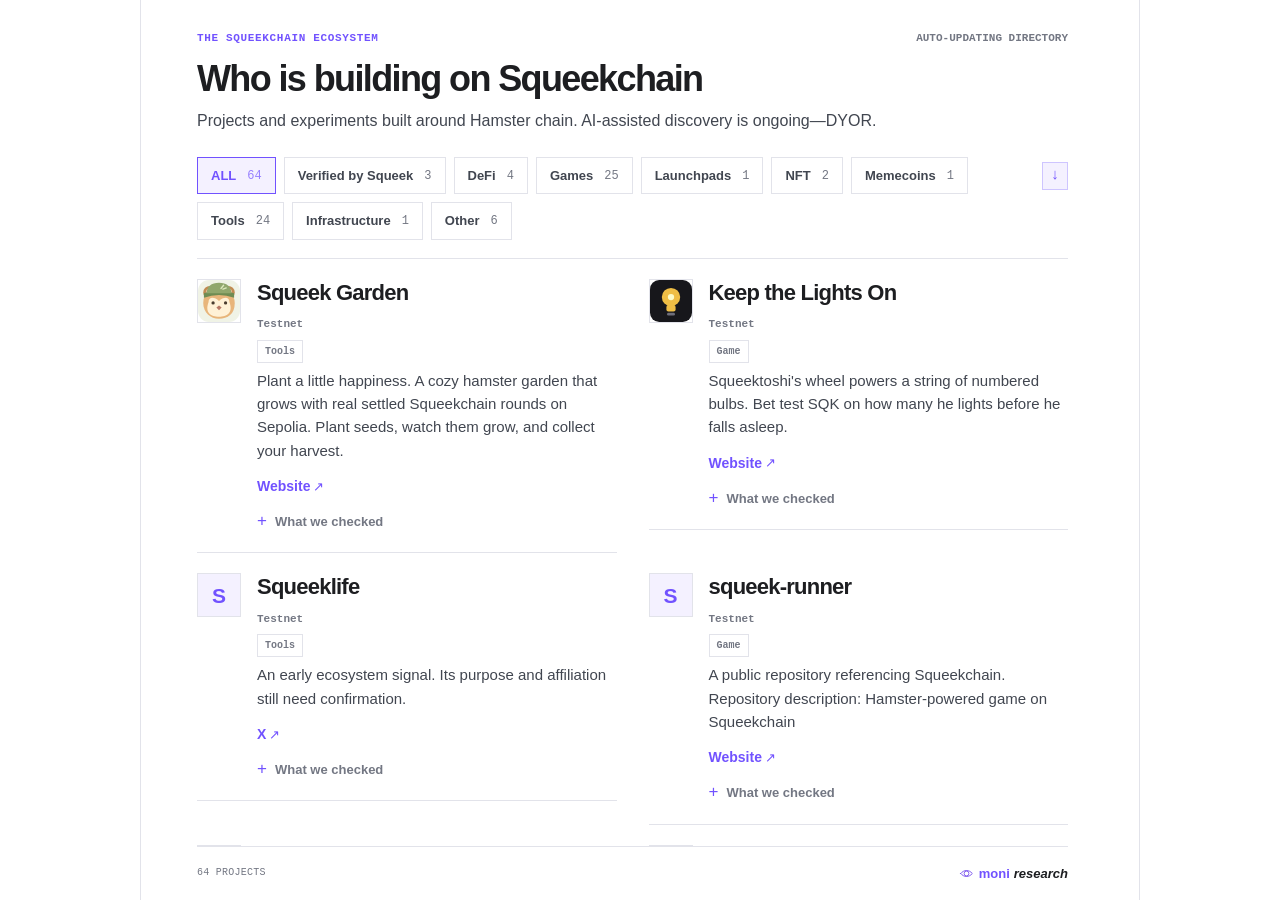
==== embed.html @ d37a5ca7 "Update Squeek Radar widget" ====
<!doctype html>
<html lang="en" class="embed-document">
<head>
  <meta charset="utf-8">
  <meta name="viewport" content="width=device-width,initial-scale=1">
  <meta name="description" content="An evidence-led directory of projects building with Squeekchain.">
  <meta name="color-scheme" content="light dark">
  <title>Squeek Radar — Ecosystem directory</title>
  <link rel="icon" href="./favicon.svg" type="image/svg+xml">
  <link rel="stylesheet" href="./style.css?v=19">
  <script src="./app.js?v=21" defer></script>
</head>
<body class="embed" data-public-feed="projects.json">
  <div class="page-shell">
    <header class="masthead">
      <a class="brand" href="./" aria-label="Squeek Radar home"><span class="brand-mark" aria-hidden="true">✳</span>Squeek Radar</a>
      <button id="theme" class="theme" type="button" aria-label="Switch color theme">◐ <span>Theme</span></button>
    </header>
    <main>
      <header class="embed-head" aria-labelledby="headline">
        <div class="intro-meta"><p class="eyebrow">THE SQUEEKCHAIN ECOSYSTEM</p><p id="published-at" class="published-at">AUTO-UPDATING DIRECTORY</p></div>
        <h1 id="headline">Who is building on Squeekchain</h1>
        <p class="intro-copy">Projects and experiments built around Hamster chain. AI-assisted discovery is ongoing—DYOR.</p>
      </header>
      <div class="source-info">
        <p class="scan-title"><span class="status-dot" id="coverage-dot"></span><span id="coverage-label">Checking sources</span></p>
        <p id="last-scan">Loading the latest observations…</p>
        <button id="source-toggle" class="text-button" aria-expanded="false" aria-controls="sources">Source coverage <span>+</span></button>
      </div>
      <section id="sources" class="sources" hidden aria-label="Source coverage"></section>
      <div class="directory-bar sr-only"><span>THE DIRECTORY</span><span id="project-count">—</span></div>
      <div class="directory-tools">
        <section id="category-chips" class="category-chips" role="group" aria-label="Project categories"></section>
        <div class="sort-control"><button id="sort-toggle" class="sort-toggle" type="button" aria-label="Show oldest discoveries first" aria-describedby="sort-hint" aria-pressed="false" title="Show oldest discoveries first"><span aria-hidden="true">↓</span></button><span id="sort-hint" class="sort-hint" role="tooltip">Show oldest discoveries first</span></div>
      </div>
      <section class="controls" aria-label="Filter projects">
        <div class="tabs" role="group" aria-label="Evidence filters"><button type="button" class="tab selected" data-filter="all" aria-pressed="true">Projects</button><button type="button" class="tab" data-filter="team" aria-pressed="false">Team mentions</button><button type="button" class="tab" data-filter="early" aria-pressed="false">Early signals</button><button type="button" class="tab" data-filter="chain" aria-pressed="false">On-chain</button></div>
        <div class="search-wrap"><label for="search" class="sr-only">Search projects</label><input id="search" type="search" placeholder="Find a project…" autocomplete="off"><label for="category" class="sr-only">Project category</label><select id="category" hidden><option value="all">All categories</option><option value="__squeek_verified">Verified by Squeek</option><option value="defi">DeFi</option><option value="dex">DEXs</option><option value="launchpad">Launchpads</option><option value="memecoin">Memecoins</option><option value="game">Games</option><option value="nft">NFT</option><option value="tools">Tools</option><option value="infrastructure">Infrastructure</option><option value="token">Tokens</option><option value="other">Other</option></select></div>
      </section>
      <div id="message" class="message" role="status" aria-live="polite">Loading the directory…</div>
      <section id="projects" class="projects" aria-label="Discovered projects"></section>
      <aside class="build-vault" aria-labelledby="vault-title">
        <p class="eyebrow">ON THE DRAWING BOARD</p>
        <h2 id="vault-title">SQK ↔ IMD Build Vault</h2>
        <p>A proposed way to support builders and use a share of app fees to buy and burn SQK.</p>
        <details>
          <summary>How it could work</summary>
          <div class="proposal-body">
            <div class="proposal-steps">
              <p><strong>01 / BACK</strong>SQK holders would pledge tokens to support a project.</p>
              <p><strong>02 / BUILD</strong>Vested bonds would bring in IMD to fund the builders.</p>
              <p><strong>03 / RECYCLE</strong>App fees would pay builders, buy and burn SQK, and replenish the IMD vault.</p>
            </div>
            <p>The <a href="https://x.com/pillheadddd/status/2112969134762074600" target="_blank" rel="noopener noreferrer">original proposal</a> describes a possible funding model. A deployed vault, funded projects and fee-driven burns have not been independently verified here.</p>
          </div>
        </details>
      </aside>
      <div class="embed-foot"><span id="embed-count" class="embed-count">An automatically updated directory</span><span class="mr" aria-label="Moni Research"><svg class="eye" viewBox="0 0 64 64" aria-hidden="true"><path d="M10 32c6.3-7.4 13.8-11.2 22-11.2S47.7 24.6 54 32c-6.3 7.4-13.8 11.2-22 11.2S16.3 39.4 10 32Z" fill="none" stroke="#6C42EB" stroke-width="3.1" stroke-linecap="round" stroke-linejoin="round"/><circle cx="32" cy="32" r="9" fill="none" stroke="#6C42EB" stroke-width="3"/></svg><b>moni</b><i>research</i></span></div>
      <footer><span class="footer-brand">Squeek Radar</span><p>Independent discovery. Sources included.<br>A listing is not an endorsement.</p></footer>
    </main>
  </div>
</body>
</html>
---- style.css ----
@charset "UTF-8";
/* Responsive directory layout. System fonts only; no font files or external requests. */
:root {
  --bg:#fff; --paper:#fff; --ink:#1d1e21; --body:#414650; --muted:#737783;
  --line:#e2e3ea; --accent:#7152ff; --accent-line:#cec5ff; --soft:#f4f1ff; --good:#268044;
  --sans:ui-sans-serif,-apple-system,BlinkMacSystemFont,"Segoe UI",Roboto,"Helvetica Neue",Arial,sans-serif;
  --mono:ui-monospace,SFMono-Regular,Consolas,"Liberation Mono",monospace;
  color-scheme:light;
}
* {box-sizing:border-box}
body {margin:0;background:var(--bg);color:var(--body);font:16px/1.5 var(--sans);-webkit-font-smoothing:antialiased}
button,input,select {font:inherit;color:inherit}
button {cursor:pointer}
a {color:var(--accent)}
button:focus-visible,a:focus-visible,input:focus-visible,summary:focus-visible,.page-shell:focus-visible {outline:2px solid var(--accent);outline-offset:4px}
.page-shell {max-width:1000px;margin:0 auto;padding:0 56px;border-inline:1px solid var(--line)}
.masthead {display:flex;align-items:center;justify-content:space-between;gap:16px;padding:24px 0;border-bottom:1px solid var(--line)}
.brand {display:inline-flex;align-items:center;gap:9px;font-weight:750;font-size:16px;letter-spacing:-.03em;color:var(--ink);text-decoration:none}
.brand-mark {color:var(--accent);font-size:22px;line-height:1}
.theme {border:1px solid var(--line);padding:5px 9px;background:var(--paper);font-size:12px}
.embed-head {padding:30px 0 24px}
.intro-meta {display:flex;justify-content:space-between;gap:14px;align-items:baseline;margin-bottom:12px}
.eyebrow,.published-at {margin:0;font:600 11px/1.5 var(--mono);letter-spacing:.06em;text-transform:uppercase}
.eyebrow {color:var(--accent)}
.published-at {color:var(--muted);text-align:right;letter-spacing:0}
h1 {margin:0;font:750 36px/1.12 var(--sans);letter-spacing:-.045em;color:var(--ink)}
.intro-copy {margin:10px 0 0;font-size:16px;line-height:1.5}
.source-info {display:flex;align-items:baseline;flex-wrap:wrap;gap:6px 14px;padding:0 0 20px;font-size:11px;color:var(--muted)}
.scan-title,#last-scan {margin:0}
.status-dot {display:inline-block;width:6px;height:6px;border-radius:50%;background:var(--muted);margin-right:6px}
.status-dot.good {background:var(--good)}
.text-button {padding:0;background:none;border:0;text-decoration:underline;text-underline-offset:3px;font-size:inherit}
.text-button span {color:var(--accent)}
.category-chips {display:flex;flex-wrap:wrap;gap:8px;padding:0 0 18px}
.category-chip {display:inline-flex;align-items:center;gap:11px;border:1px solid var(--line);background:var(--paper);padding:8px 13px;font-size:13px;font-weight:600;line-height:1.5}
.category-chip.selected {border-color:var(--accent);background:var(--soft);color:var(--accent)}
.chip-count {color:var(--muted);font:500 12px var(--mono)}
.category-chip.selected .chip-count {color:var(--accent);opacity:.7}
.controls {display:flex;justify-content:space-between;align-items:center;gap:12px;padding:0 0 18px}
.tabs {display:flex;flex-wrap:wrap;gap:4px}
.tab {background:transparent;border:0;color:var(--muted);font-size:11px;padding:4px 6px}
.tab.selected {color:var(--accent);background:var(--soft)}
.search-wrap {min-width:0}
input {width:170px;max-width:100%;padding:7px 9px;border:1px solid var(--line);background:var(--paper);color:var(--ink);font-size:12px;border-radius:0}
input::placeholder {color:var(--muted)}
.projects {display:grid;grid-template-columns:repeat(2,minmax(0,1fr));column-gap:32px;border-top:1px solid var(--line);align-items:start}
.project {padding:20px 0 21px;border-bottom:1px solid var(--line)}
.project-top {display:flex;align-items:flex-start;gap:16px}
.logo {width:44px;height:44px;flex:none;display:flex;align-items:center;justify-content:center;overflow:hidden;border:1px solid var(--line);background:var(--soft);color:var(--accent);font-size:21px;font-weight:700;text-transform:uppercase}
.logo img {display:block;width:100%;height:100%;object-fit:contain;background:var(--paper)}
.project-info {flex:1;min-width:0}
.name-row {display:flex;align-items:flex-start;flex-direction:column;gap:10px 18px;min-height:30px}
.project h2 {flex:1;min-width:0;margin:0;color:var(--ink);font:750 22px/1.25 var(--sans);letter-spacing:-.035em;overflow-wrap:anywhere}
.stage-tag {max-width:100%;text-align:left;color:var(--muted);font:600 11px/1.5 var(--mono)}
.stage-tag.confirmed {color:var(--good)}
.description {margin:6px 0 0;font-size:15px;line-height:1.55;overflow-wrap:anywhere}
.links {display:flex;flex-wrap:wrap;gap:8px 20px;margin:14px 0 0}
.project-link {display:inline-flex;align-items:center;gap:3px;color:var(--accent);font-size:14px;font-weight:650;text-decoration:none;white-space:nowrap}
.project-link:hover {text-decoration:underline;text-underline-offset:3px}
.arrow {font-size:13px;font-weight:500}
.project>.evidence-note {margin-left:60px;margin-top:9px}
.project details {margin:15px 0 0 60px}
.project summary {display:flex;align-items:baseline;gap:8px;width:fit-content;max-width:100%;list-style:none;color:var(--muted);font-size:13px;font-weight:650;cursor:pointer}
.project summary::-webkit-details-marker {display:none}
.project summary:before {content:'+';color:var(--accent);font-size:17px;font-weight:500;line-height:1}
.project details[open] summary:before {content:'−'}
.details-body {padding:9px 0 0}
.verification-copy {padding:14px 16px;border-left:3px solid var(--accent-line);background:var(--soft);font-size:13px;line-height:1.65;overflow-wrap:anywhere}
.verification-copy p {margin:0 0 12px}
.verification-copy p:last-child {margin-bottom:0}
.verification-copy a,.proposal-body a {text-underline-offset:3px}
.evidence-note {margin:4px 0;color:var(--muted);font-size:11px;line-height:1.6;overflow-wrap:anywhere}
.sources {border:1px solid var(--line);padding:8px 16px;margin:0 0 18px}
.sources[hidden] {display:none}
.source-row {display:flex;justify-content:space-between;gap:12px;padding:8px 0;border-bottom:1px solid var(--line);font-size:12px}
.source-row:last-child {border:0}
.source-state {font:500 10px/1.6 var(--mono);text-align:right;color:var(--muted)}
.message {padding:25px 14px;border-block:1px solid var(--line);font-size:14px;text-align:center;color:var(--muted)}
.message[hidden] {display:none}
.embed-foot,footer {display:flex;justify-content:space-between;align-items:center;gap:16px;padding:18px 0;color:var(--muted)}
.footer-brand {font-weight:750;color:var(--ink);font-size:13px;letter-spacing:-.02em;white-space:nowrap}
footer p {margin:0;font-size:11px;text-align:right}
.embed-foot {display:none;border-top:1px solid var(--line)}
.embed-count {font:500 10px/1.6 var(--mono);text-transform:uppercase;letter-spacing:.025em}
.sr-only {position:absolute;width:1px;height:1px;padding:0;margin:-1px;overflow:hidden;clip:rect(0,0,0,0);white-space:nowrap;border:0}
body.dark {--bg:#121318;--paper:#17181e;--ink:#f2f2f5;--body:#c9cbd4;--muted:#a0a2af;--line:#30323c;--accent:#ad96ff;--accent-line:#7866ac;--soft:#272035;--good:#76c695;color-scheme:dark}
.embed .masthead,.embed .source-info,.embed .controls,.embed footer,.embed .sources {display:none}
.embed .embed-head{position:sticky;top:0;z-index:2;background:var(--bg);padding-top:30px}
.embed .embed-foot{position:sticky;bottom:0;display:flex;z-index:2;background:var(--bg)}
html.embed-document,.embed-document body {height:100%;overflow:hidden}
.embed .page-shell {height:100vh;overflow-y:auto;overscroll-behavior:contain;scrollbar-gutter:stable;scroll-padding-top:165px;scroll-padding-bottom:60px}
@media(max-width:760px) {
  .projects {grid-template-columns:1fr}
  .page-shell {padding-inline:28px}
  h1 {font-size:32px}
  .intro-meta {align-items:flex-start;flex-wrap:wrap;gap:5px}
  .published-at {font-size:10px}
  .controls {align-items:flex-start;flex-direction:column}
  .search-wrap,input {width:100%}
}
@media(max-width:420px) {
  .page-shell {padding-inline:19px}
  .masthead {padding-block:18px}
  .embed .page-shell {scroll-padding-top:240px}
  .embed-head,.embed .embed-head {padding:24px 0 20px}
  h1 {font-size:29px;line-height:1.1}
  .intro-copy {font-size:14px}
  .eyebrow {font-size:10px}
  .category-chips {gap:6px;padding-bottom:16px}
  .category-chip {padding:7px 10px;gap:8px;font-size:12px}
  .chip-count {font-size:11px}
  .project {padding-block:19px 20px}
  .project-top {gap:12px}
  .logo {width:36px;height:36px;font-size:18px}
  .project h2 {font-size:19px}
  .name-row {flex-wrap:wrap;gap:5px;min-height:36px}
  .stage-tag {max-width:none;text-align:left;font-size:10px}
  .description {margin:8px 0 0;font-size:14px}
  .links {gap:8px 15px}
  .project-link {font-size:13px}
  .project details,.project>.evidence-note {margin-left:48px}
  .embed-foot {gap:10px;padding-block:12px}
  .embed-count {font-size:9px}
}
@media(max-height:480px) {
  .embed .embed-head {padding-block:12px}
  .embed .intro-copy,.embed .published-at {display:none}
  .embed .page-shell {scroll-padding-top:85px}
  .embed h1 {font-size:22px}
  .embed .intro-copy {font-size:13px;margin-top:6px}
  .embed .intro-meta {margin-bottom:8px}
  .embed .embed-foot {padding-block:9px}
}
@media(prefers-reduced-motion:no-preference) {
  .category-chip,.tab {transition:background .15s,border-color .15s,color .15s}
}

.mr {display:inline-flex;align-items:center;gap:4px;color:var(--ink);font:13px/1 var(--sans);white-space:nowrap}
.mr b {color:var(--accent);font-weight:700}
.mr i {font-weight:650}
.eye {display:block;width:17px;height:17px;flex:none}
.build-vault {margin:24px 0;padding:20px;border:1px solid var(--accent-line);background:var(--soft)}
.build-vault h2 {margin:9px 0 5px;color:var(--ink);font-size:21px;line-height:1.3;letter-spacing:-.025em}
.build-vault>p:not(.eyebrow) {margin:0;font-size:14px}
.build-vault summary {display:flex;align-items:baseline;gap:8px;width:fit-content;margin-top:14px;color:var(--accent);font-size:14px;font-weight:650;cursor:pointer;list-style:none}
.build-vault summary::-webkit-details-marker {display:none}
.build-vault summary:before {content:'+'}
.build-vault details[open] summary:before {content:'−'}
.proposal-body {margin-top:14px;padding:16px;border-left:3px solid var(--accent-line);background:var(--paper);font-size:14px;line-height:1.6}
.proposal-body>p {margin:16px 0 0}
.proposal-steps {display:grid;grid-template-columns:repeat(3,minmax(0,1fr));gap:20px}
.proposal-steps p {margin:0}
.proposal-steps strong {display:block;margin-bottom:8px;color:var(--accent);font:600 11px/1.5 var(--mono)}
@media(max-width:760px) {
  .proposal-steps {grid-template-columns:1fr;gap:16px}
  .build-vault {padding:16px}
}

.logo.curated img {object-fit:cover}

/* Discovery-date order: current direction on the button, next action in the hint. */
.directory-tools {display:flex;align-items:flex-start;justify-content:space-between;gap:12px}
.directory-tools .category-chips {flex:1;min-width:0}
.sort-control {position:relative;flex:none;margin-top:5px}
.sort-toggle {position:relative;width:26px;height:28px;padding:0;display:grid;place-items:center;border:1px solid var(--accent-line);background:var(--soft);color:var(--accent);font:500 15px/1 var(--mono)}
.sort-toggle::before {content:"";position:absolute;inset:-7px}
.sort-toggle:hover {border-color:var(--accent);color:var(--accent)}
.sort-hint {position:absolute;right:0;top:calc(100% + 7px);z-index:5;width:max-content;max-width:190px;padding:7px 9px;background:var(--ink);color:var(--bg);font:12px/1.4 var(--sans);box-shadow:0 3px 12px #0002;pointer-events:none;opacity:0;visibility:hidden;transition:opacity .12s}
.sort-toggle:hover + .sort-hint,.sort-toggle:focus-visible + .sort-hint {opacity:1;visibility:visible}

.badges {display:flex;flex-wrap:wrap;gap:6px;margin:7px 0 0}
.category-badge,.showcase-badge {display:inline-flex;max-width:100%;padding:3px 7px;border:1px solid var(--line);font:600 10px/1.5 var(--mono);text-decoration:none;white-space:normal}
.category-badge {background:var(--paper);color:var(--muted)}
.showcase-badge {background:var(--soft);color:var(--accent)}
.showcase-source {font-size:inherit}
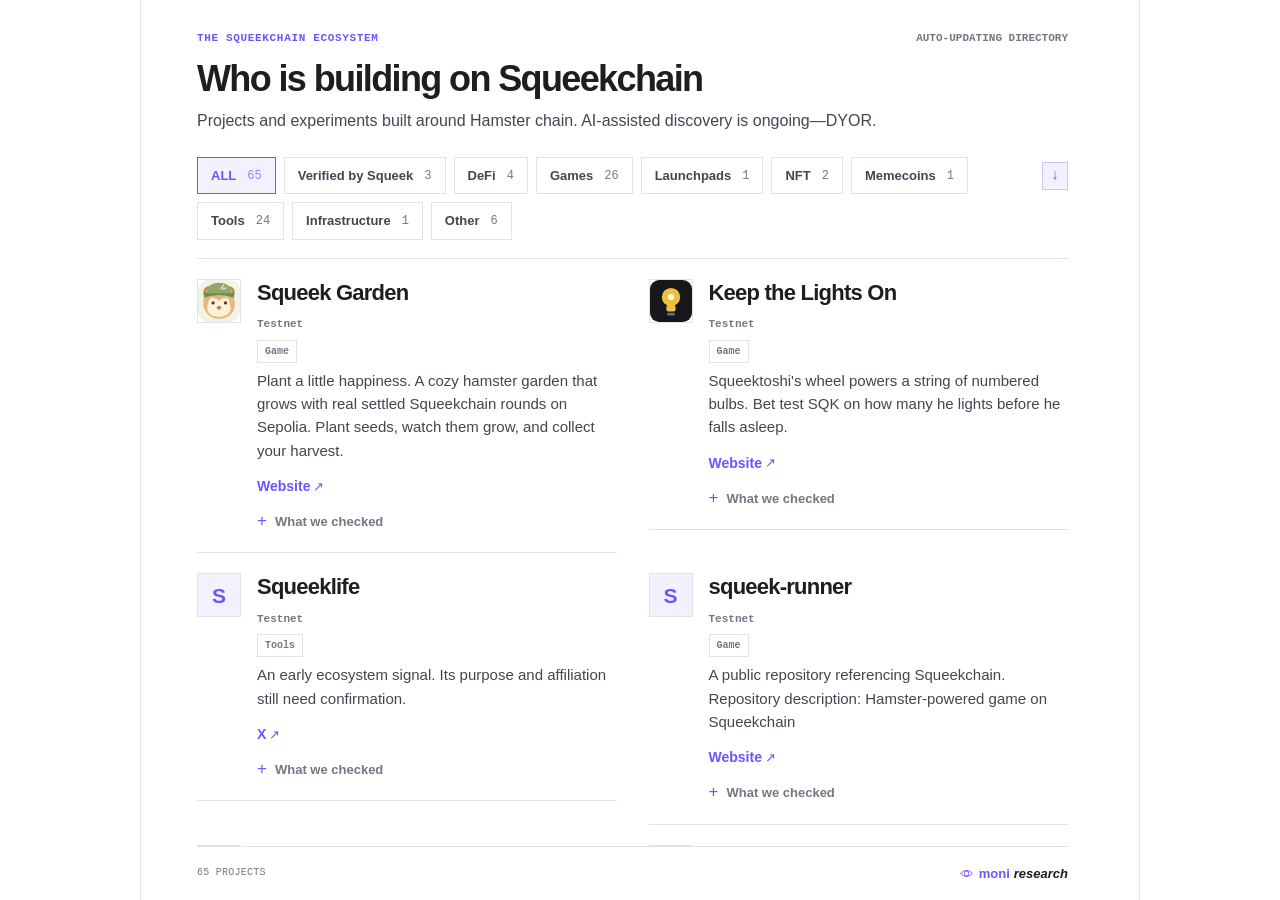
==== commit 7f1673f4: "Update Squeek Radar widget" ====
--- a/embed.html
+++ b/embed.html
@@ -8,7 +8,7 @@
   <title>Squeek Radar — Ecosystem directory</title>
   <link rel="icon" href="./favicon.svg" type="image/svg+xml">
   <link rel="stylesheet" href="./style.css?v=19">
-  <script src="./app.js?v=21" defer></script>
+  <script src="./app.js?v=22" defer></script>
 </head>
 <body class="embed" data-public-feed="projects.json">
   <div class="page-shell">
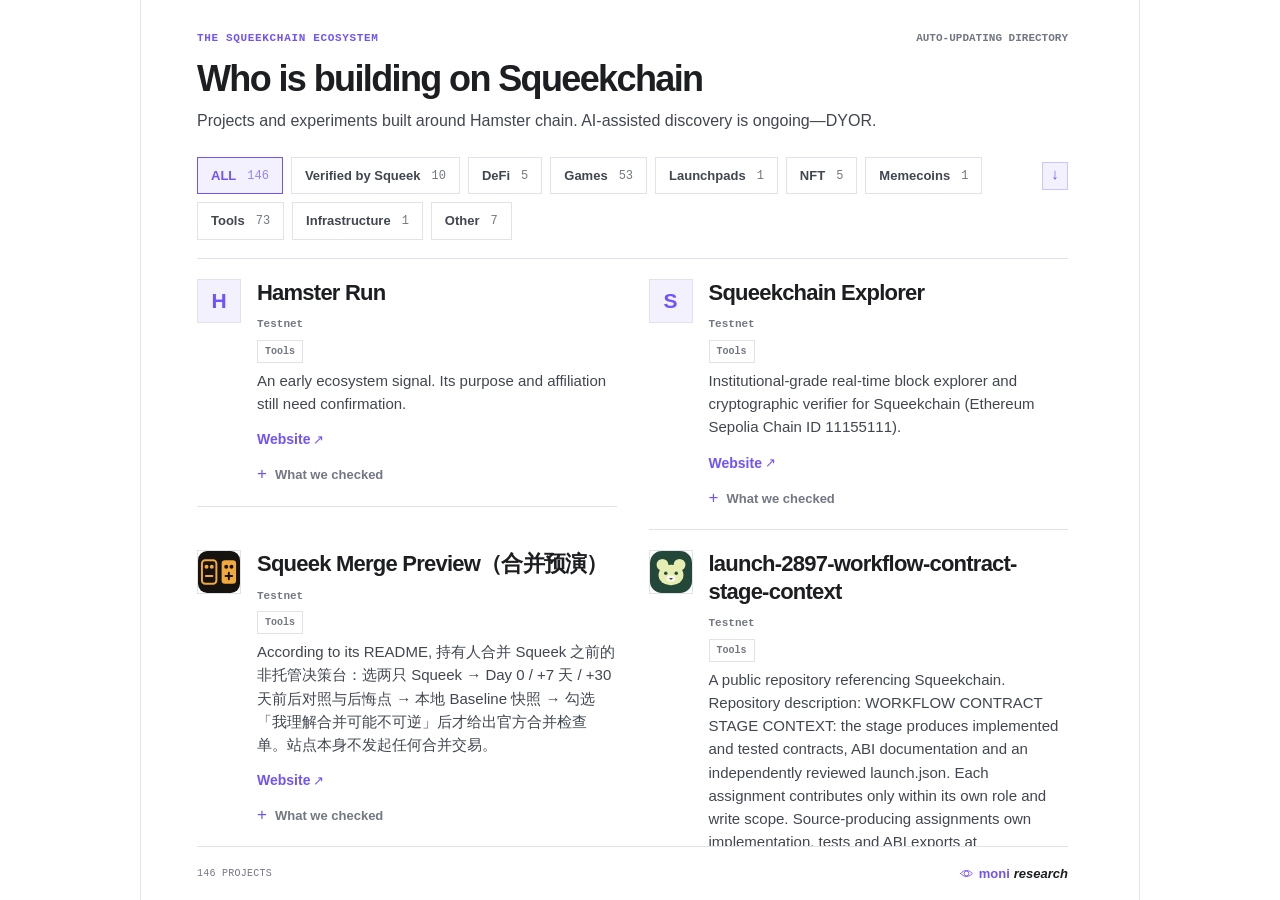
==== commit 9a19312d: "Update Squeek Radar widget" ====
--- a/embed.html
+++ b/embed.html
@@ -8,7 +8,7 @@
   <title>Squeek Radar — Ecosystem directory</title>
   <link rel="icon" href="./favicon.svg" type="image/svg+xml">
   <link rel="stylesheet" href="./style.css?v=19">
-  <script src="./app.js?v=22" defer></script>
+  <script src="./app.js?v=23" defer></script>
 </head>
 <body class="embed" data-public-feed="projects.json">
   <div class="page-shell">
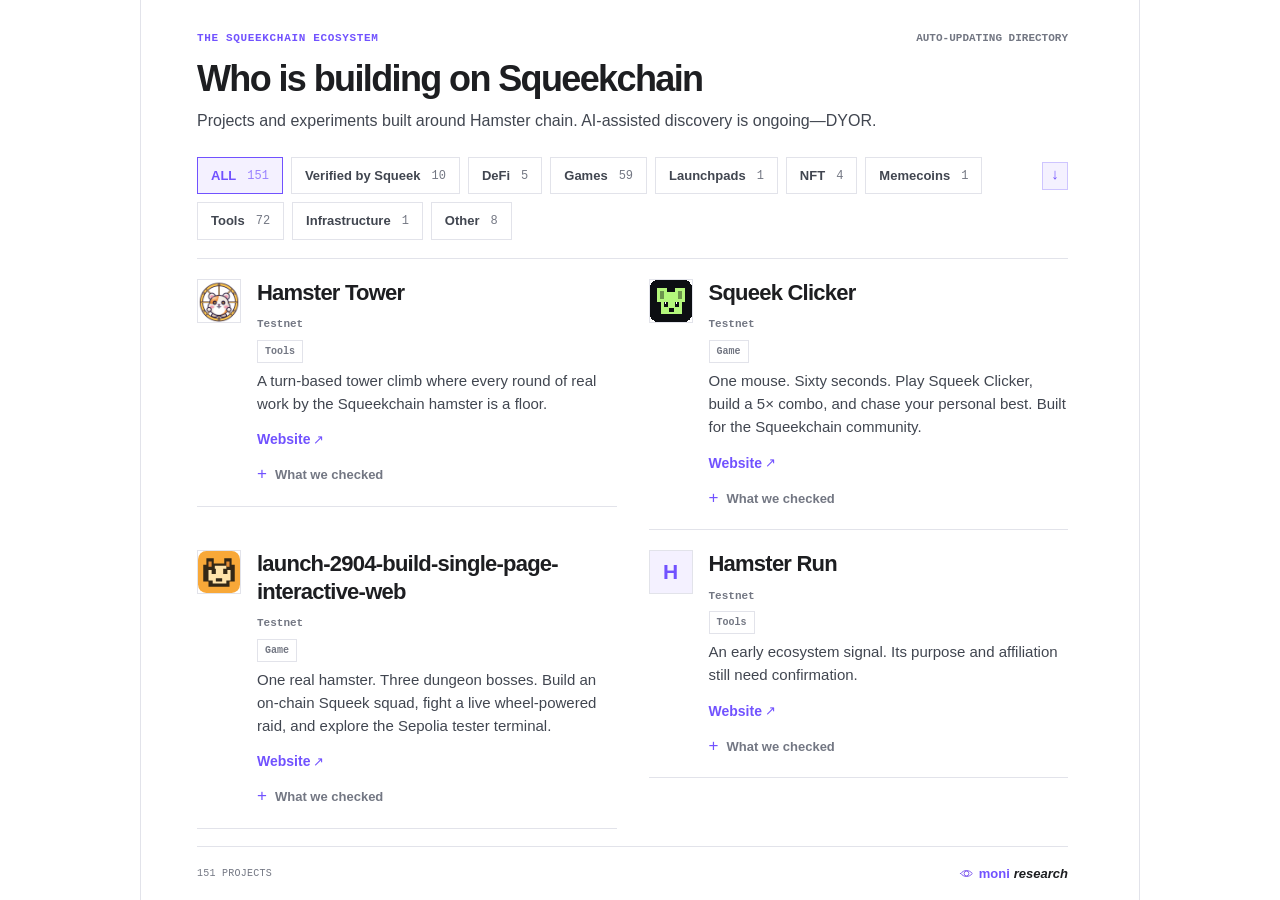
==== commit 1f910dd0: "Update Squeek Radar widget" ====
--- a/embed.html
+++ b/embed.html
@@ -8,7 +8,7 @@
   <title>Squeek Radar — Ecosystem directory</title>
   <link rel="icon" href="./favicon.svg" type="image/svg+xml">
   <link rel="stylesheet" href="./style.css?v=19">
-  <script src="./app.js?v=23" defer></script>
+  <script src="./app.js?v=24" defer></script>
 </head>
 <body class="embed" data-public-feed="projects.json">
   <div class="page-shell">
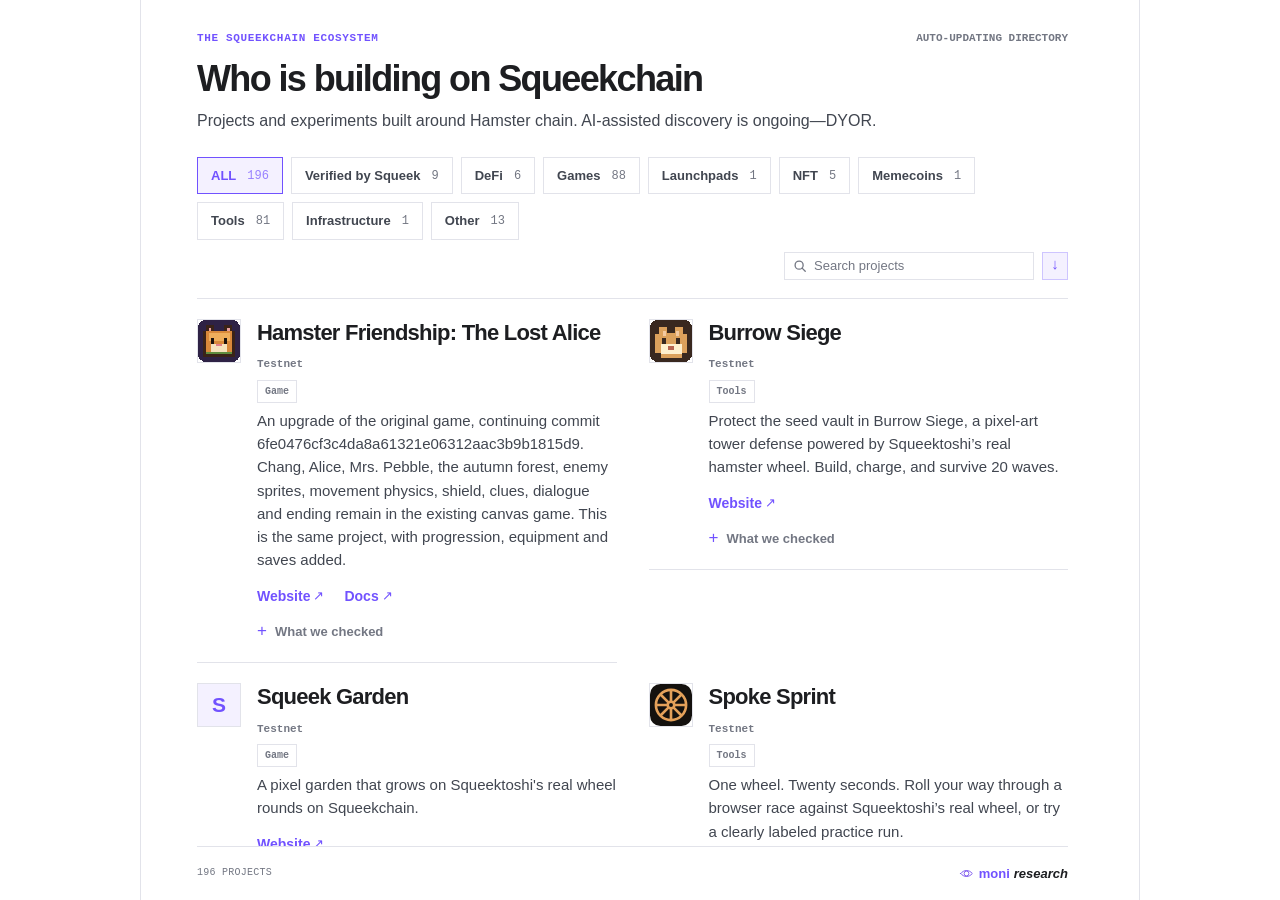
==== commit 5fde2df4: "Update Squeek Radar widget" ====
--- a/embed.html
+++ b/embed.html
@@ -7,8 +7,8 @@
   <meta name="color-scheme" content="light dark">
   <title>Squeek Radar — Ecosystem directory</title>
   <link rel="icon" href="./favicon.svg" type="image/svg+xml">
-  <link rel="stylesheet" href="./style.css?v=19">
-  <script src="./app.js?v=24" defer></script>
+  <link rel="stylesheet" href="./style.css?v=20">
+  <script src="./app.js?v=26" defer></script>
 </head>
 <body class="embed" data-public-feed="projects.json">
   <div class="page-shell">
@@ -31,11 +31,14 @@
       <div class="directory-bar sr-only"><span>THE DIRECTORY</span><span id="project-count">—</span></div>
       <div class="directory-tools">
         <section id="category-chips" class="category-chips" role="group" aria-label="Project categories"></section>
-        <div class="sort-control"><button id="sort-toggle" class="sort-toggle" type="button" aria-label="Show oldest discoveries first" aria-describedby="sort-hint" aria-pressed="false" title="Show oldest discoveries first"><span aria-hidden="true">↓</span></button><span id="sort-hint" class="sort-hint" role="tooltip">Show oldest discoveries first</span></div>
+        <div class="find-row">
+          <div class="find" role="search"><label for="search" class="sr-only">Search projects</label><svg class="find-icon" viewBox="0 0 16 16" aria-hidden="true"><circle cx="7" cy="7" r="4.6" fill="none" stroke="currentColor" stroke-width="1.5"/><path d="M10.4 10.4 14 14" fill="none" stroke="currentColor" stroke-width="1.5" stroke-linecap="round"/></svg><input id="search" type="search" placeholder="Search projects" autocomplete="off" spellcheck="false" enterkeyhint="search"></div>
+          <div class="sort-control"><button id="sort-toggle" class="sort-toggle" type="button" aria-label="Show oldest discoveries first" aria-describedby="sort-hint" aria-pressed="false" title="Show oldest discoveries first"><span aria-hidden="true">↓</span></button><span id="sort-hint" class="sort-hint" role="tooltip">Show oldest discoveries first</span></div>
+        </div>
       </div>
       <section class="controls" aria-label="Filter projects">
         <div class="tabs" role="group" aria-label="Evidence filters"><button type="button" class="tab selected" data-filter="all" aria-pressed="true">Projects</button><button type="button" class="tab" data-filter="team" aria-pressed="false">Team mentions</button><button type="button" class="tab" data-filter="early" aria-pressed="false">Early signals</button><button type="button" class="tab" data-filter="chain" aria-pressed="false">On-chain</button></div>
-        <div class="search-wrap"><label for="search" class="sr-only">Search projects</label><input id="search" type="search" placeholder="Find a project…" autocomplete="off"><label for="category" class="sr-only">Project category</label><select id="category" hidden><option value="all">All categories</option><option value="__squeek_verified">Verified by Squeek</option><option value="defi">DeFi</option><option value="dex">DEXs</option><option value="launchpad">Launchpads</option><option value="memecoin">Memecoins</option><option value="game">Games</option><option value="nft">NFT</option><option value="tools">Tools</option><option value="infrastructure">Infrastructure</option><option value="token">Tokens</option><option value="other">Other</option></select></div>
+        <div class="search-wrap"><label for="category" class="sr-only">Project category</label><select id="category" hidden><option value="all">All categories</option><option value="__squeek_verified">Verified by Squeek</option><option value="defi">DeFi</option><option value="dex">DEXs</option><option value="launchpad">Launchpads</option><option value="memecoin">Memecoins</option><option value="game">Games</option><option value="nft">NFT</option><option value="tools">Tools</option><option value="infrastructure">Infrastructure</option><option value="token">Tokens</option><option value="other">Other</option></select></div>
       </section>
       <div id="message" class="message" role="status" aria-live="polite">Loading the directory…</div>
       <section id="projects" class="projects" aria-label="Discovered projects"></section>
--- a/style.css
+++ b/style.css
@@ -159,9 +159,16 @@
 .logo.curated img {object-fit:cover}
 
 /* Discovery-date order: current direction on the button, next action in the hint. */
-.directory-tools {display:flex;align-items:flex-start;justify-content:space-between;gap:12px}
-.directory-tools .category-chips {flex:1;min-width:0}
-.sort-control {position:relative;flex:none;margin-top:5px}
+.directory-tools .category-chips {padding-bottom:12px}
+/* Search and date order share one row under the categories, aligned right. */
+.find-row {display:flex;align-items:center;justify-content:flex-end;gap:8px;padding:0 0 18px}
+.find {position:relative;flex:0 1 250px;min-width:0}
+.find input {display:block;width:100%;height:28px;padding:0 9px 0 29px;font-size:13px;-webkit-appearance:none;appearance:none}
+.find input:focus-visible {outline:0;border-color:var(--accent);box-shadow:0 0 0 1px var(--accent)}
+.find input::-webkit-search-decoration {-webkit-appearance:none}
+.find-icon {position:absolute;left:9px;top:50%;width:14px;height:14px;margin-top:-7px;color:var(--muted);pointer-events:none}
+@media(max-width:760px) {.find {flex:1 1 auto}}
+.sort-control {position:relative;flex:none}
 .sort-toggle {position:relative;width:26px;height:28px;padding:0;display:grid;place-items:center;border:1px solid var(--accent-line);background:var(--soft);color:var(--accent);font:500 15px/1 var(--mono)}
 .sort-toggle::before {content:"";position:absolute;inset:-7px}
 .sort-toggle:hover {border-color:var(--accent);color:var(--accent)}
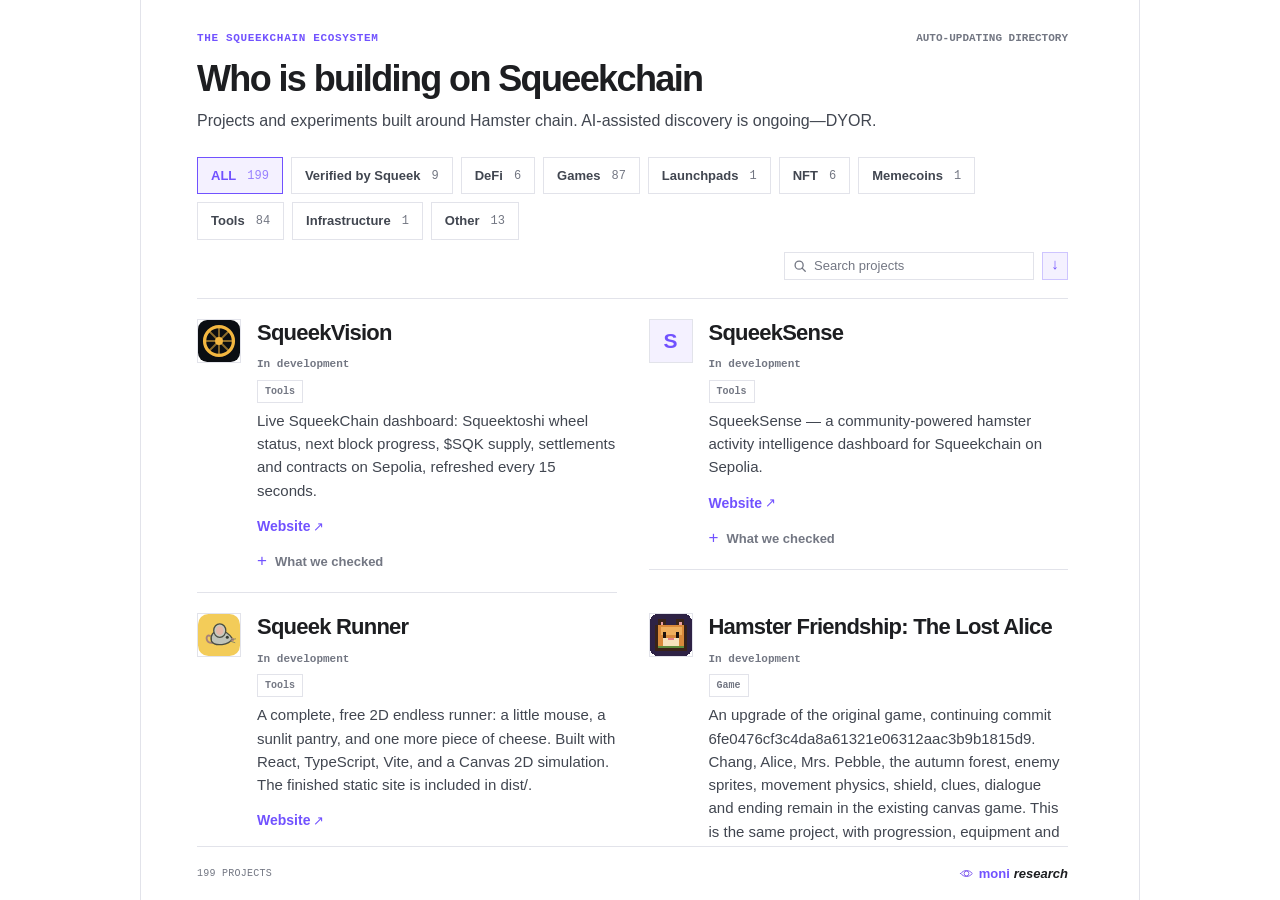
==== commit c6fc33d2: "Update Squeek Radar widget" ====
--- a/embed.html
+++ b/embed.html
@@ -8,7 +8,7 @@
   <title>Squeek Radar — Ecosystem directory</title>
   <link rel="icon" href="./favicon.svg" type="image/svg+xml">
   <link rel="stylesheet" href="./style.css?v=20">
-  <script src="./app.js?v=26" defer></script>
+  <script src="./app.js?v=27" defer></script>
 </head>
 <body class="embed" data-public-feed="projects.json">
   <div class="page-shell">
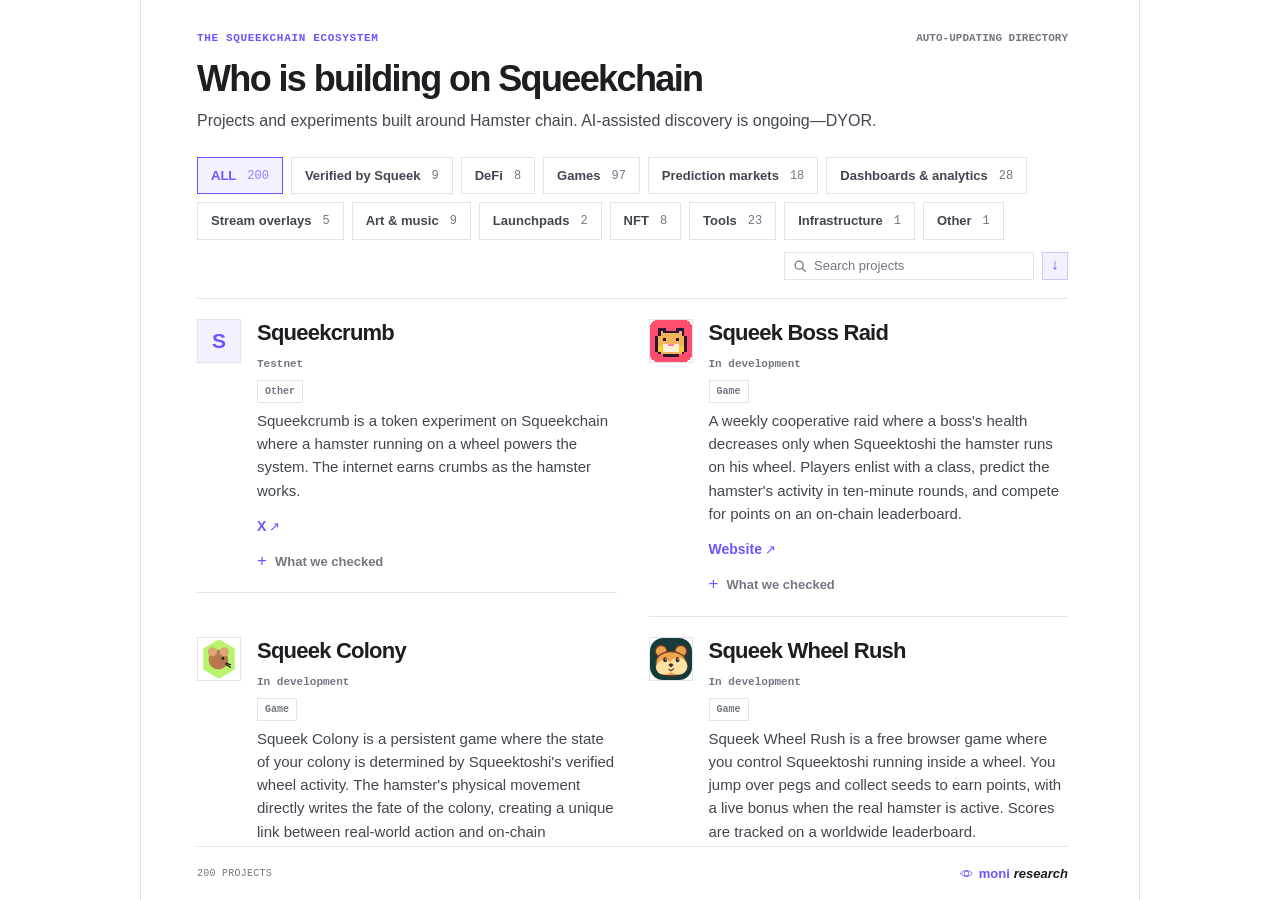
==== commit 7bcaf33b: "Update Squeek Radar widget" ====
--- a/embed.html
+++ b/embed.html
@@ -38,7 +38,7 @@
       </div>
       <section class="controls" aria-label="Filter projects">
         <div class="tabs" role="group" aria-label="Evidence filters"><button type="button" class="tab selected" data-filter="all" aria-pressed="true">Projects</button><button type="button" class="tab" data-filter="team" aria-pressed="false">Team mentions</button><button type="button" class="tab" data-filter="early" aria-pressed="false">Early signals</button><button type="button" class="tab" data-filter="chain" aria-pressed="false">On-chain</button></div>
-        <div class="search-wrap"><label for="category" class="sr-only">Project category</label><select id="category" hidden><option value="all">All categories</option><option value="__squeek_verified">Verified by Squeek</option><option value="defi">DeFi</option><option value="dex">DEXs</option><option value="launchpad">Launchpads</option><option value="memecoin">Memecoins</option><option value="game">Games</option><option value="nft">NFT</option><option value="tools">Tools</option><option value="infrastructure">Infrastructure</option><option value="token">Tokens</option><option value="other">Other</option></select></div>
+        <div class="search-wrap"><label for="category" class="sr-only">Project category</label><select id="category" hidden><option value="all">All categories</option><option value="__squeek_verified">Verified by Squeek</option><option value="defi">DeFi</option><option value="dex">DEXs</option><option value="launchpad">Launchpads</option><option value="memecoin">Memecoins</option><option value="game">Games</option><option value="prediction">Prediction markets</option><option value="analytics">Dashboards &amp; analytics</option><option value="streaming">Stream overlays</option><option value="art">Art &amp; music</option><option value="nft">NFT</option><option value="tools">Tools</option><option value="infrastructure">Infrastructure</option><option value="other">Other</option></select></div>
       </section>
       <div id="message" class="message" role="status" aria-live="polite">Loading the directory…</div>
       <section id="projects" class="projects" aria-label="Discovered projects"></section>
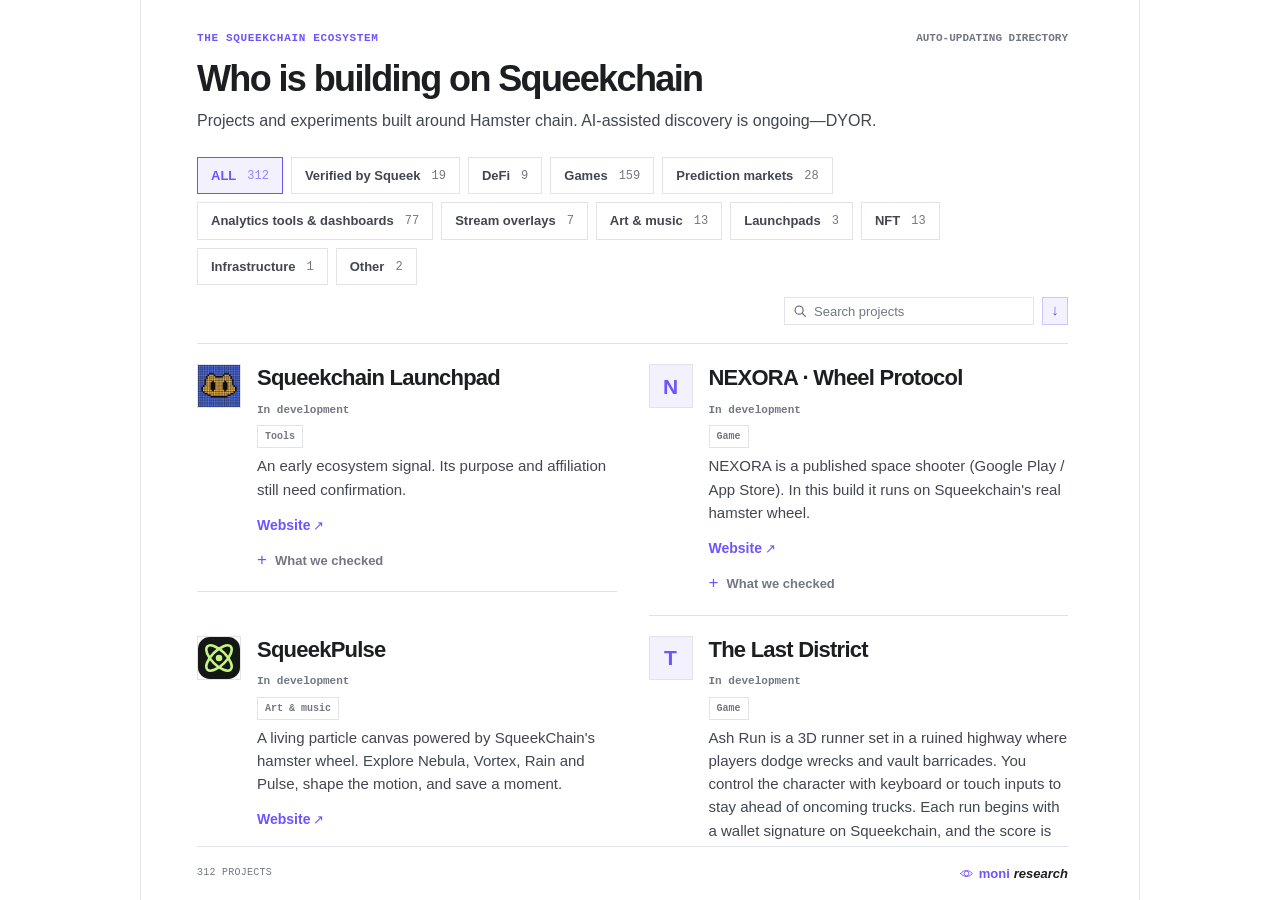
==== commit 6b6776fe: "Update Squeek Radar widget" ====
--- a/embed.html
+++ b/embed.html
@@ -38,7 +38,7 @@
       </div>
       <section class="controls" aria-label="Filter projects">
         <div class="tabs" role="group" aria-label="Evidence filters"><button type="button" class="tab selected" data-filter="all" aria-pressed="true">Projects</button><button type="button" class="tab" data-filter="team" aria-pressed="false">Team mentions</button><button type="button" class="tab" data-filter="early" aria-pressed="false">Early signals</button><button type="button" class="tab" data-filter="chain" aria-pressed="false">On-chain</button></div>
-        <div class="search-wrap"><label for="category" class="sr-only">Project category</label><select id="category" hidden><option value="all">All categories</option><option value="__squeek_verified">Verified by Squeek</option><option value="defi">DeFi</option><option value="dex">DEXs</option><option value="launchpad">Launchpads</option><option value="memecoin">Memecoins</option><option value="game">Games</option><option value="prediction">Prediction markets</option><option value="analytics">Dashboards &amp; analytics</option><option value="streaming">Stream overlays</option><option value="art">Art &amp; music</option><option value="nft">NFT</option><option value="tools">Tools</option><option value="infrastructure">Infrastructure</option><option value="other">Other</option></select></div>
+        <div class="search-wrap"><label for="category" class="sr-only">Project category</label><select id="category" hidden><option value="all">All categories</option><option value="__squeek_verified">Verified by Squeek</option><option value="defi">DeFi</option><option value="dex">DEXs</option><option value="launchpad">Launchpads</option><option value="memecoin">Memecoins</option><option value="game">Games</option><option value="prediction">Prediction markets</option><option value="tools">Analytics tools &amp; dashboards</option><option value="streaming">Stream overlays</option><option value="art">Art &amp; music</option><option value="nft">NFT</option><option value="infrastructure">Infrastructure</option><option value="other">Other</option></select></div>
       </section>
       <div id="message" class="message" role="status" aria-live="polite">Loading the directory…</div>
       <section id="projects" class="projects" aria-label="Discovered projects"></section>
